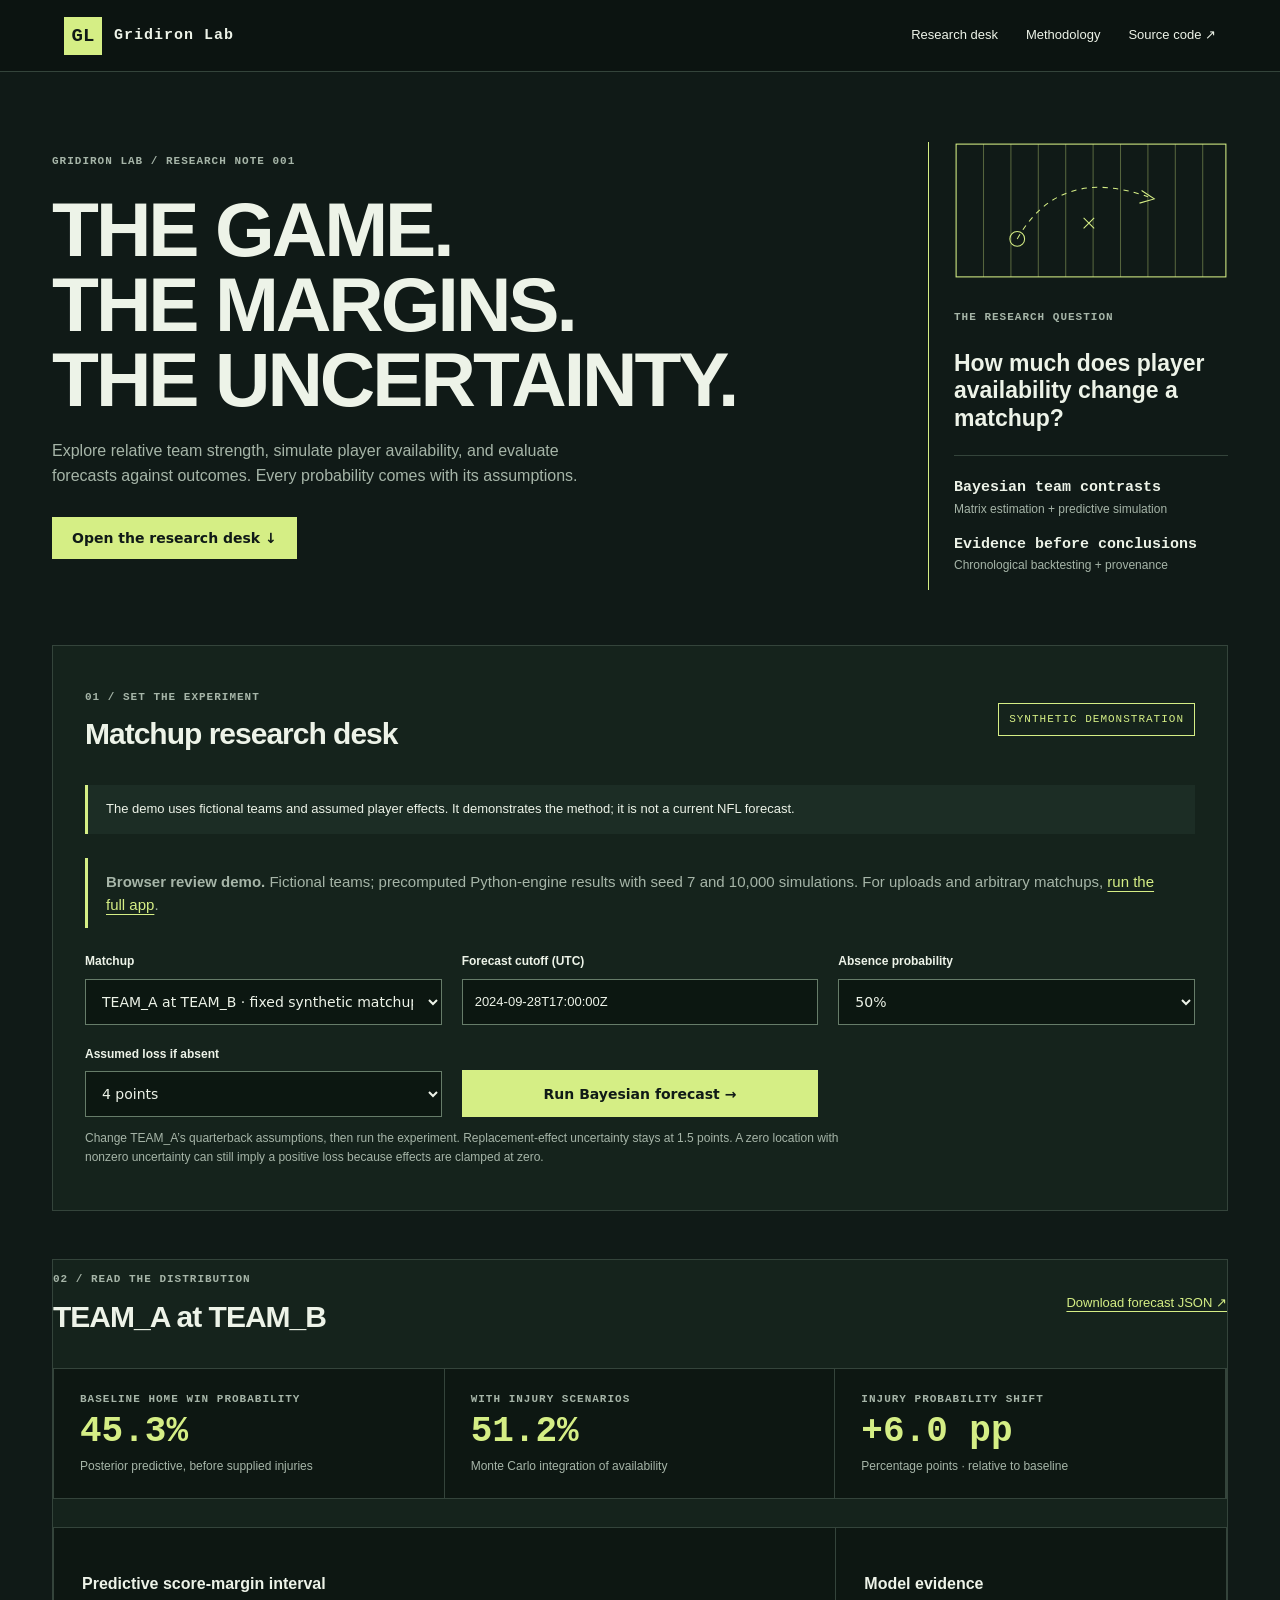
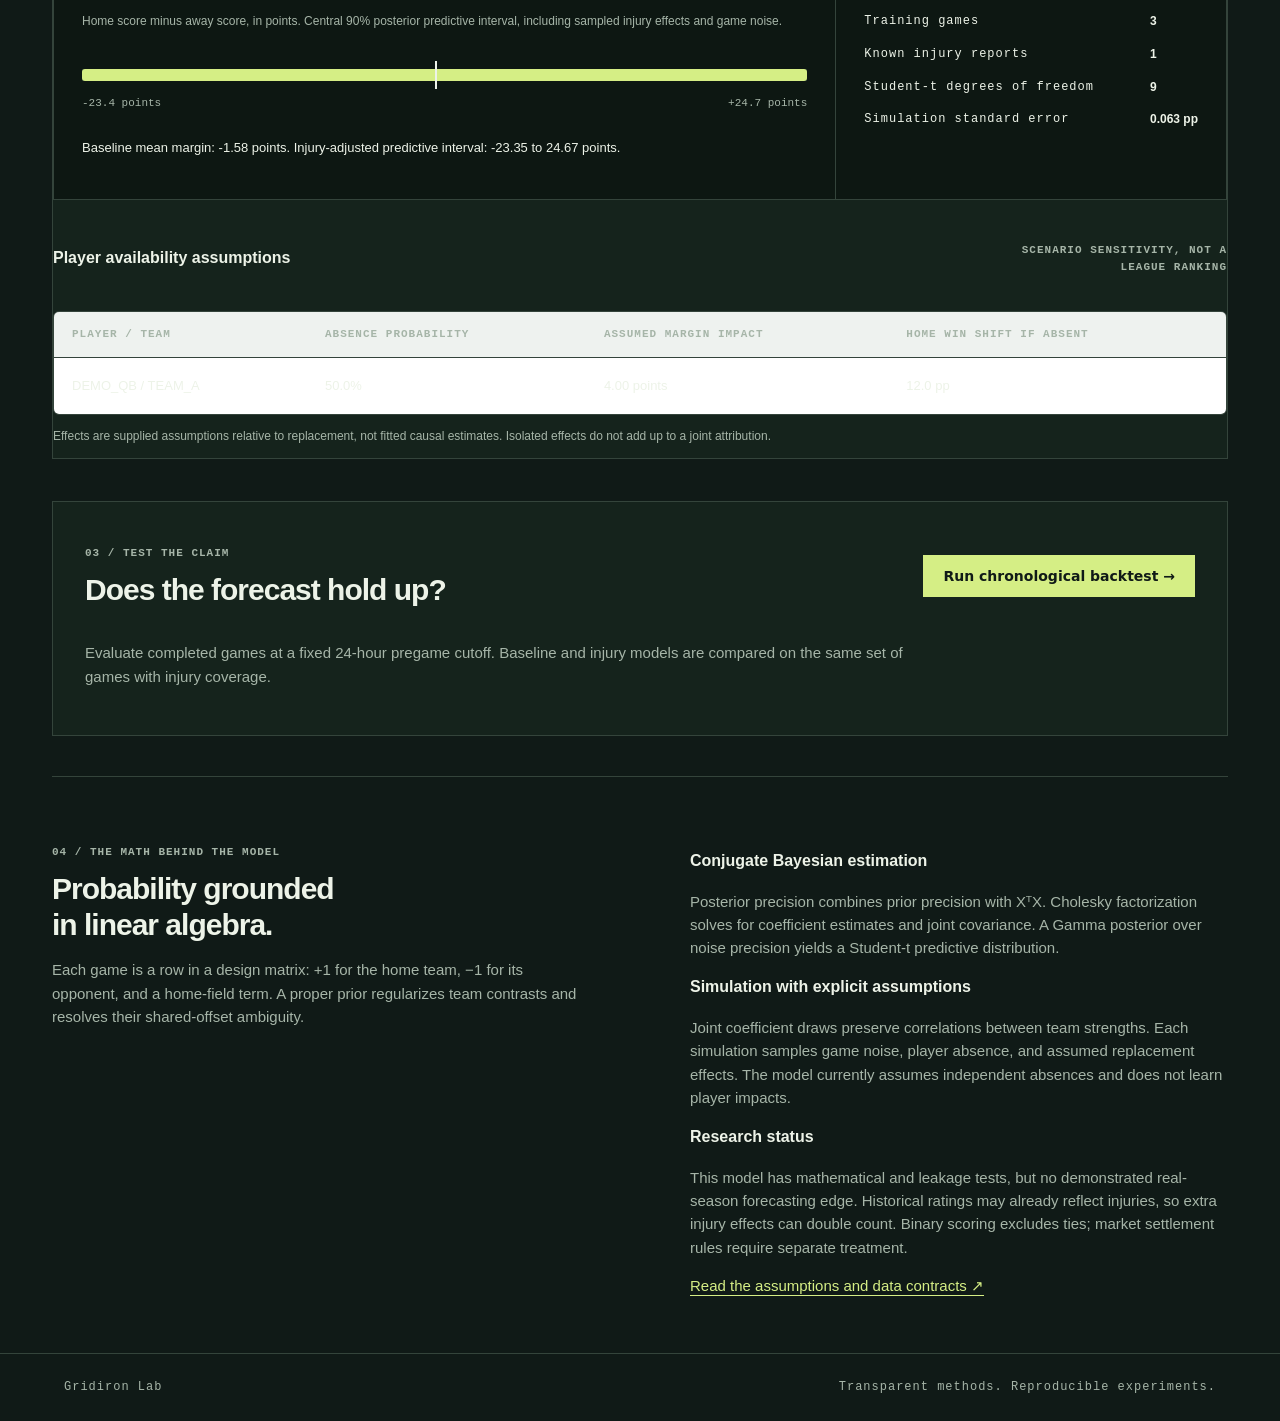
==== docs/index.html @ a628ad90 "feat: add a no-install Bayesian visitor experiment" ====
<!doctype html><html lang="en"><head><meta charset="utf-8"><meta name="viewport" content="width=device-width,initial-scale=1"><title>Gridiron Lab · Probabilistic football research</title><link rel="stylesheet" href="app.css"><script src="demo.js" defer></script></head><body>
<header class="masthead"><a class="brand" href="./">GL<span class="brandname">Gridiron Lab</span></a><nav><a href="#research">Research desk</a><a href="#method">Methodology</a><a href="https://github.com/Invasivepencils/gridiron-lab">Source code ↗</a></nav></header>
<main><section class="hero"><div><p class="eyebrow">GRIDIRON LAB / RESEARCH NOTE 001</p><h1>The game.<br>The margins.<br>The uncertainty.</h1><p class="intro">Explore relative team strength, simulate player availability, and evaluate forecasts against outcomes. Every probability comes with its assumptions.</p><a class="button" href="#research">Open the research desk ↓</a></div><aside class="hero-note"><svg class="field-art" viewBox="0 0 260 130" aria-hidden="true"><rect x="2" y="2" width="256" height="126" fill="none" stroke="currentColor"/><path d="M28 2v126M54 2v126M80 2v126M106 2v126M132 2v126M158 2v126M184 2v126M210 2v126M236 2v126" stroke="currentColor" opacity=".35"/><path d="M60 92Q100 22 184 52" stroke="currentColor" fill="none" stroke-dasharray="5 5"/><circle cx="60" cy="92" r="7" fill="none" stroke="currentColor"/><path d="m178 46 12 8-14 4M123 72l10 10m0-10-10 10" stroke="currentColor" fill="none"/></svg><span class="mini">THE RESEARCH QUESTION</span><p>How much does player availability change a matchup?</p><div class="rule"></div><strong>Bayesian team contrasts</strong><span>Matrix estimation + predictive simulation</span><strong>Evidence before conclusions</strong><span>Chronological backtesting + provenance</span></aside></section>
<section id="research" class="workspace"><div class="section-head"><div><p class="eyebrow">01 / SET THE EXPERIMENT</p><h2>Matchup research desk</h2></div><span id="mode" class="tag">SYNTHETIC DEMONSTRATION</span></div>
<p class="notice" id="dataset-note">The demo uses fictional teams and assumed player effects. It demonstrates the method; it is not a current NFL forecast.</p>
<p class="status-note"><strong>Browser review demo.</strong> Fictional teams; precomputed Python-engine results with seed 7 and 10,000 simulations. For uploads and arbitrary matchups, <a href="https://github.com/Invasivepencils/gridiron-lab#run-the-example">run the full app</a>.</p>
<form id="experiment" class="filters"><label>Matchup<select id="game" required></select></label><label>Forecast cutoff (UTC)<input type="text" id="cutoff" readonly value="2024-09-28T17:00:00Z" required></label><label>Absence probability<select id="absence"><option value="0">0%</option><option value="0.25">25%</option><option value="0.5" selected>50%</option><option value="0.75">75%</option><option value="1">100%</option></select></label><label>Assumed loss if absent<select id="impact"><option value="0">0 points</option><option value="2">2 points</option><option value="4" selected>4 points</option><option value="6">6 points</option><option value="8">8 points</option><option value="10">10 points</option></select></label><button class="button" type="submit">Run Bayesian forecast →</button></form><p class="footnote">Change TEAM_A’s quarterback assumptions, then run the experiment. Replacement-effect uncertainty stays at 1.5 points. A zero location with nonzero uncertainty can still imply a positive loss because effects are clamped at zero.</p><p id="error" role="alert" class="error" hidden></p>
</section>
<section id="output" hidden class="results"><div class="section-head"><div><p class="eyebrow">02 / READ THE DISTRIBUTION</p><h2 id="matchup"></h2></div><button id="download" class="textbutton">Download forecast JSON ↗</button></div>
<div class="context"><div><span class="mini">BASELINE HOME WIN PROBABILITY</span><strong id="baseline"></strong><span>Posterior predictive, before supplied injuries</span></div><div><span class="mini">WITH INJURY SCENARIOS</span><strong id="adjusted"></strong><span>Monte Carlo integration of availability</span></div><div><span class="mini">INJURY PROBABILITY SHIFT</span><strong id="shift"></strong><span>Percentage points · relative to baseline</span></div></div>
<div class="analysis-grid"><section class="distribution"><h3>Predictive score-margin interval</h3><p class="footnote">Home score minus away score, in points. Central 90% posterior predictive interval, including sampled injury effects and game noise.</p><div class="margin-track"><span id="interval"></span><i id="zero"></i></div><div class="axis"><span id="low"></span><span>0 points</span><span id="high"></span></div><p id="margin-summary"></p></section><aside><h3>Model evidence</h3><dl><dt>Training games</dt><dd id="training"></dd><dt>Known injury reports</dt><dd id="reports"></dd><dt>Student-t degrees of freedom</dt><dd id="df"></dd><dt>Simulation standard error</dt><dd id="mc"></dd></dl></aside></div>
<div class="section-head"><h3>Player availability assumptions</h3><span class="mini">SCENARIO SENSITIVITY, NOT A LEAGUE RANKING</span></div><div class="table-wrap"><table><thead><tr><th>Player / team</th><th>Absence probability</th><th>Assumed margin impact</th><th>Home win shift if absent</th></tr></thead><tbody id="players"></tbody></table></div><p id="injury-note" class="footnote"></p>
</section>
<section class="workspace backtest"><div class="section-head"><div><p class="eyebrow">03 / TEST THE CLAIM</p><h2>Does the forecast hold up?</h2></div><button id="backtest" class="button">Run chronological backtest →</button></div><p>Evaluate completed games at a fixed 24-hour pregame cutoff. Baseline and injury models are compared on the same set of games with injury coverage.</p><div id="backtest-result" hidden><div class="context"><div><span class="mini">BINARY-SCORED GAMES</span><strong id="bt-games"></strong><span>Ties excluded and reported separately</span></div><div><span class="mini">BASELINE BRIER SCORE</span><strong id="bt-base"></strong><span>Lower is better · all scored games</span></div><div><span class="mini">INJURY COVERAGE</span><strong id="bt-cover"></strong><span>Games with reports at the cutoff</span></div></div><p id="bt-comparison"></p><p id="bt-label" class="notice"></p></div></section>
<section id="method" class="method"><div><p class="eyebrow">04 / THE MATH BEHIND THE MODEL</p><h2>Probability grounded<br>in linear algebra.</h2><p>Each game is a row in a design matrix: +1 for the home team, −1 for its opponent, and a home-field term. A proper prior regularizes team contrasts and resolves their shared-offset ambiguity.</p></div><div><h3>Conjugate Bayesian estimation</h3><p>Posterior precision combines prior precision with XᵀX. Cholesky factorization solves for coefficient estimates and joint covariance. A Gamma posterior over noise precision yields a Student-t predictive distribution.</p><h3>Simulation with explicit assumptions</h3><p>Joint coefficient draws preserve correlations between team strengths. Each simulation samples game noise, player absence, and assumed replacement effects. The model currently assumes independent absences and does not learn player impacts.</p><h3>Research status</h3><p>This model has mathematical and leakage tests, but no demonstrated real-season forecasting edge. Historical ratings may already reflect injuries, so extra injury effects can double count. Binary scoring excludes ties; market settlement rules require separate treatment.</p><a href="https://github.com/Invasivepencils/gridiron-lab#modeling-approach-and-limits">Read the assumptions and data contracts ↗</a></div></section>
</main><footer><span>Gridiron Lab</span><span>Transparent methods. Reproducible experiments.</span></footer></body></html>
---- docs/app.css ----
:root{--ink:#152c35;--muted:#5b6d73;--paper:#f7f8f4;--line:#dce3df;--green:#126d56;--soft:#eaf1ec}*{box-sizing:border-box}html{scroll-behavior:smooth}body{margin:0;background:var(--paper);color:var(--ink);font:15px/1.55 system-ui,sans-serif}.masthead{height:84px;border-bottom:1px solid var(--line);display:flex;align-items:center;justify-content:space-between;padding:0 max(5%,calc((100vw - 1240px)/2))}.brand{text-decoration:none;color:var(--paper);font:bold 26px Georgia;background:var(--ink);width:38px;height:38px;display:flex;align-items:center;justify-content:center;position:relative}.brandname{position:absolute;left:50px;white-space:nowrap;font:650 16px system-ui;color:var(--ink)}nav{display:flex;gap:28px}a{color:var(--green);text-underline-offset:4px}nav a{font-size:13px;text-decoration:none;color:var(--ink)}main{max-width:1240px;margin:auto;padding:0 32px}.hero{display:grid;grid-template-columns:1fr 300px;gap:80px;padding:72px 0 64px}.eyebrow,.mini{font:650 11px/1.5 system-ui;letter-spacing:1.5px;color:var(--muted)}h1{font:normal clamp(32px,4.2vw,54px)/1.12 Georgia,serif;letter-spacing:-1.5px;margin:22px 0}h2{font:normal 30px/1.2 Georgia;margin:9px 0}h3{font-size:16px}.intro{max-width:620px;font-size:17px;color:var(--muted);margin-bottom:28px}.button{border:0;background:var(--green);color:white;border-radius:5px;text-decoration:none;display:inline-flex;gap:28px;padding:13px 20px;align-items:center;font:600 14px system-ui;cursor:pointer}.hero-note{padding:24px;border-left:2px solid var(--green);align-self:center;background:var(--soft)}.hero-note p{font:24px/1.35 Georgia}.hero-note strong,.hero-note>span:not(.mini){display:block}.hero-note>span:not(.mini){font-size:12px;color:var(--muted);margin-bottom:15px}.rule{height:1px;background:var(--line);margin-bottom:20px}.section-head{display:flex;justify-content:space-between;align-items:center;margin-bottom:24px}.tag{font-size:11px;color:var(--green);border:1px solid var(--line);padding:7px 10px;border-radius:3px}.workspace{background:white;padding:32px;border:1px solid var(--line);border-radius:8px}.filters{display:grid;grid-template-columns:repeat(3,1fr);gap:20px}.filters label{font-size:12px;font-weight:600}.search-label{grid-column:span 2}input[type=search],select{width:100%;margin-top:8px;height:46px;padding:0 12px;font:14px system-ui;background:white;border:1px solid #b8c8c2;border-radius:4px;color:var(--ink)}.filters .button{margin-top:25px;justify-content:center}input:focus,select:focus,button:focus,a:focus{outline:2px solid var(--green);outline-offset:3px}.quick{display:flex;flex-wrap:wrap;gap:16px;margin-top:24px;border-top:1px solid var(--line);padding-top:18px;font-size:12px}.quick>span{font-size:10px;letter-spacing:1px;color:var(--muted)}.results{margin-top:48px}.context{display:grid;grid-template-columns:repeat(3,1fr);background:var(--soft);border:1px solid var(--line);margin-bottom:28px}.context>div{padding:22px 26px;border-right:1px solid var(--line)}.context strong,.context span{display:block}.context strong{font-size:22px;margin:5px 0}.context span:not(.mini){font-size:12px;color:var(--muted)}.table-wrap{overflow-x:auto;border:1px solid var(--line);border-radius:6px}table{width:100%;border-collapse:collapse;background:white;min-width:680px}th{text-align:left;background:#eef2ef;font-size:11px;text-transform:uppercase;letter-spacing:1px;color:var(--muted);padding:14px 18px}td{border-top:1px solid var(--line);padding:18px;font-size:13px}.sub{display:block;font-size:11px;color:var(--muted);margin-top:4px}.rate{display:flex;align-items:center;gap:20px}.rate strong{min-width:45px}.bar{height:5px;background:var(--soft);width:100px;border-radius:3px;display:block}.bar>span{height:100%;display:block;background:var(--green);border-radius:3px}.gap{color:var(--muted);font-variant-numeric:tabular-nums}.positive{color:var(--green)}.compare-check{width:17px;height:17px;accent-color:var(--green)}.pagination{display:flex;justify-content:space-between;font-size:12px;margin-top:18px}.pagination>div{display:flex;gap:22px}.footnote{font-size:12px;color:var(--muted);max-width:800px}.method{display:grid;grid-template-columns:1fr 1fr;gap:100px;padding:56px 0;margin-top:40px;border-top:1px solid var(--line)}.method p{color:var(--muted)}.textlink{font-size:13px}.empty{padding:40px;background:white;border:1px solid var(--line)}.comparison{padding:20px;background:#dcece4;border:1px solid #9ec8b3;margin-bottom:18px;font-size:16px}footer{padding:24px max(5%,calc((100vw - 1176px)/2));border-top:1px solid var(--line);display:flex;justify-content:space-between;font-size:12px;color:var(--muted)}.sr-only{position:absolute;width:1px;height:1px;overflow:hidden;clip:rect(0,0,0,0)}@media(max-width:850px){.hero{grid-template-columns:1fr;gap:20px;padding:40px 0}.hero-note{display:none}.filters{grid-template-columns:1fr 1fr}.method{gap:30px}.brandname{font-size:14px}nav a:not(:last-child){display:none}.section-head{gap:15px}.tag{display:none}}@media(max-width:560px){main{padding:0 18px}.masthead{padding:0 18px;height:68px}.workspace{padding:22px}.filters,.context,.method{grid-template-columns:1fr}.search-label{grid-column:auto}.context>div{border-right:0;border-bottom:1px solid var(--line)}.filters .button{margin-top:0}.section-head{align-items:flex-start}.pagination,footer{gap:16px;flex-wrap:wrap}h1{letter-spacing:-.5px}h2{font-size:25px}}
:root{--ink:#1a2537;--muted:#5c697c;--paper:#f5f6f8;--green:#355bc4;--soft:#eaf0fc;--line:#dce2ef}.brand{font:700 15px system-ui}.notice{padding:14px 18px;border-left:3px solid var(--green);background:var(--soft);font-size:13px}.uploads{display:flex;align-items:center;gap:24px;padding:22px 0;border-top:1px solid var(--line);border-bottom:1px solid var(--line);margin-bottom:20px}.uploads label{font-size:12px;font-weight:600;flex:1}.uploads input{display:block;font-size:12px;margin-top:10px;width:100%}.filters{grid-template-columns:1fr 1fr 1fr}input[type=text]{width:100%;height:46px;padding:12px;border:1px solid #b8c8c2;border-radius:4px;margin-top:8px;font-size:13px}.textbutton{border:0;background:none;color:var(--green);text-decoration:underline;text-underline-offset:4px;padding:0;cursor:pointer;font-size:13px}.error{color:#a51d35;border:1px solid #ddb6bf;background:#fff3f5;padding:15px}.analysis-grid{display:grid;grid-template-columns:2fr 1fr;border:1px solid var(--line);background:white;border-radius:6px;margin:24px 0 30px}.analysis-grid>section,.analysis-grid>aside{padding:28px}.analysis-grid>aside{border-left:1px solid var(--line)}dl{display:grid;grid-template-columns:1fr auto;font-size:12px;gap:14px}dd{margin:0;font-weight:600}.margin-track{position:relative;height:12px;background:var(--soft);margin-top:38px}.margin-track span{position:absolute;height:100%;background:var(--green);border-radius:3px}.margin-track i{position:absolute;height:28px;top:-8px;background:var(--ink);width:2px}.axis{display:flex;justify-content:space-between;font-size:11px;color:var(--muted);margin-top:14px}.axis span:nth-child(2){display:none}.distribution>p:last-child{font-size:13px;margin-top:26px}.backtest{margin-top:42px}.backtest>p{max-width:820px;color:var(--muted)}.backtest .context{margin-top:20px}.section-head .mini{max-width:240px;text-align:right}@media(max-width:700px){.filters,.analysis-grid{grid-template-columns:1fr}.uploads{flex-direction:column;align-items:stretch}.analysis-grid>aside{border-left:0;border-top:1px solid var(--line)}.section-head{flex-wrap:wrap}.section-head .mini{text-align:left}}

/* A research notebook crossed with a football film room. */
:root{--ink:#edf3e8;--muted:#a6b5a8;--paper:#101a17;--line:#34443b;--green:#d5ee85;--soft:#1c2d25}body{background:var(--paper);font-family:Arial,sans-serif}.masthead{height:72px;background:#0c1411}.brand{background:var(--green);color:#101a17;border-radius:0;font:bold 19px monospace}.brandname{font:700 15px monospace;letter-spacing:1px}.hero{padding:70px 0 55px;gap:60px;position:relative}.hero h1{font:900 clamp(48px,6vw,82px)/.98 Arial,sans-serif;letter-spacing:-3px;text-transform:uppercase;max-width:850px}.hero .intro{font-size:16px;max-width:550px}.hero-note{background:transparent;border-left:1px solid var(--green);padding:0 0 0 25px;align-self:center}.hero-note p{font:700 23px/1.2 Arial,sans-serif}.field-art{width:100%;height:auto;color:var(--green);margin-bottom:18px}.eyebrow,.mini,.tag,dt,thead,footer{font-family:monospace;letter-spacing:1px}.workspace,.results{background:#15231c;border:1px solid var(--line);border-radius:0;box-shadow:none}.button{background:var(--green);color:#101a17;font-weight:700;border-radius:0}.tag{border:1px solid var(--green);background:none;color:var(--green);border-radius:0}.hero-note strong{font-family:monospace}.rule{background:var(--line)}h2{font:700 30px/1.2 Arial,sans-serif;letter-spacing:-1px}.filters input,.filters select,input[type=text]{background:#0c1711;color:var(--ink);border:1px solid #667c69;border-radius:0}.context,.analysis-grid,.comparison{background:#0d1712;border-color:var(--line);border-radius:0}.context strong{font:700 36px/1.1 monospace;color:var(--green)}.context>div{border-color:var(--line)}thead{background:#243529}td,th{border-color:var(--line)}tbody tr:hover{background:#203228}.sub,.footnote{color:var(--muted)}.gap.positive{color:var(--green)}.error{background:#391e1c;color:#ffcec6;border-color:#b06559}.method{border-top:1px solid var(--line)}.textbutton{color:var(--green)}details{border-top:1px solid var(--line);padding:18px 0}summary{cursor:pointer;font-weight:bold}a:focus-visible,button:focus-visible,input:focus-visible,select:focus-visible,summary:focus-visible{outline:3px solid #f5c879;outline-offset:4px}.axis{font-family:monospace}.status-note{border-left:3px solid var(--green);padding:12px 18px;color:var(--muted);margin:24px 0}.scenario-controls{display:grid;grid-template-columns:1fr 1fr;gap:24px}.scenario-controls label{font-size:13px}.scenario-controls input,.scenario-controls select{display:block;width:100%;margin-top:12px}input[type=range]{accent-color:var(--green)}[hidden]{display:none!important}@media(max-width:700px){.hero{padding-top:40px}.hero h1{letter-spacing:-2px;font-size:49px}.hero-note{display:none}.scenario-controls{grid-template-columns:1fr}.context strong{font-size:27px}.workspace,.results{padding:22px 18px}}
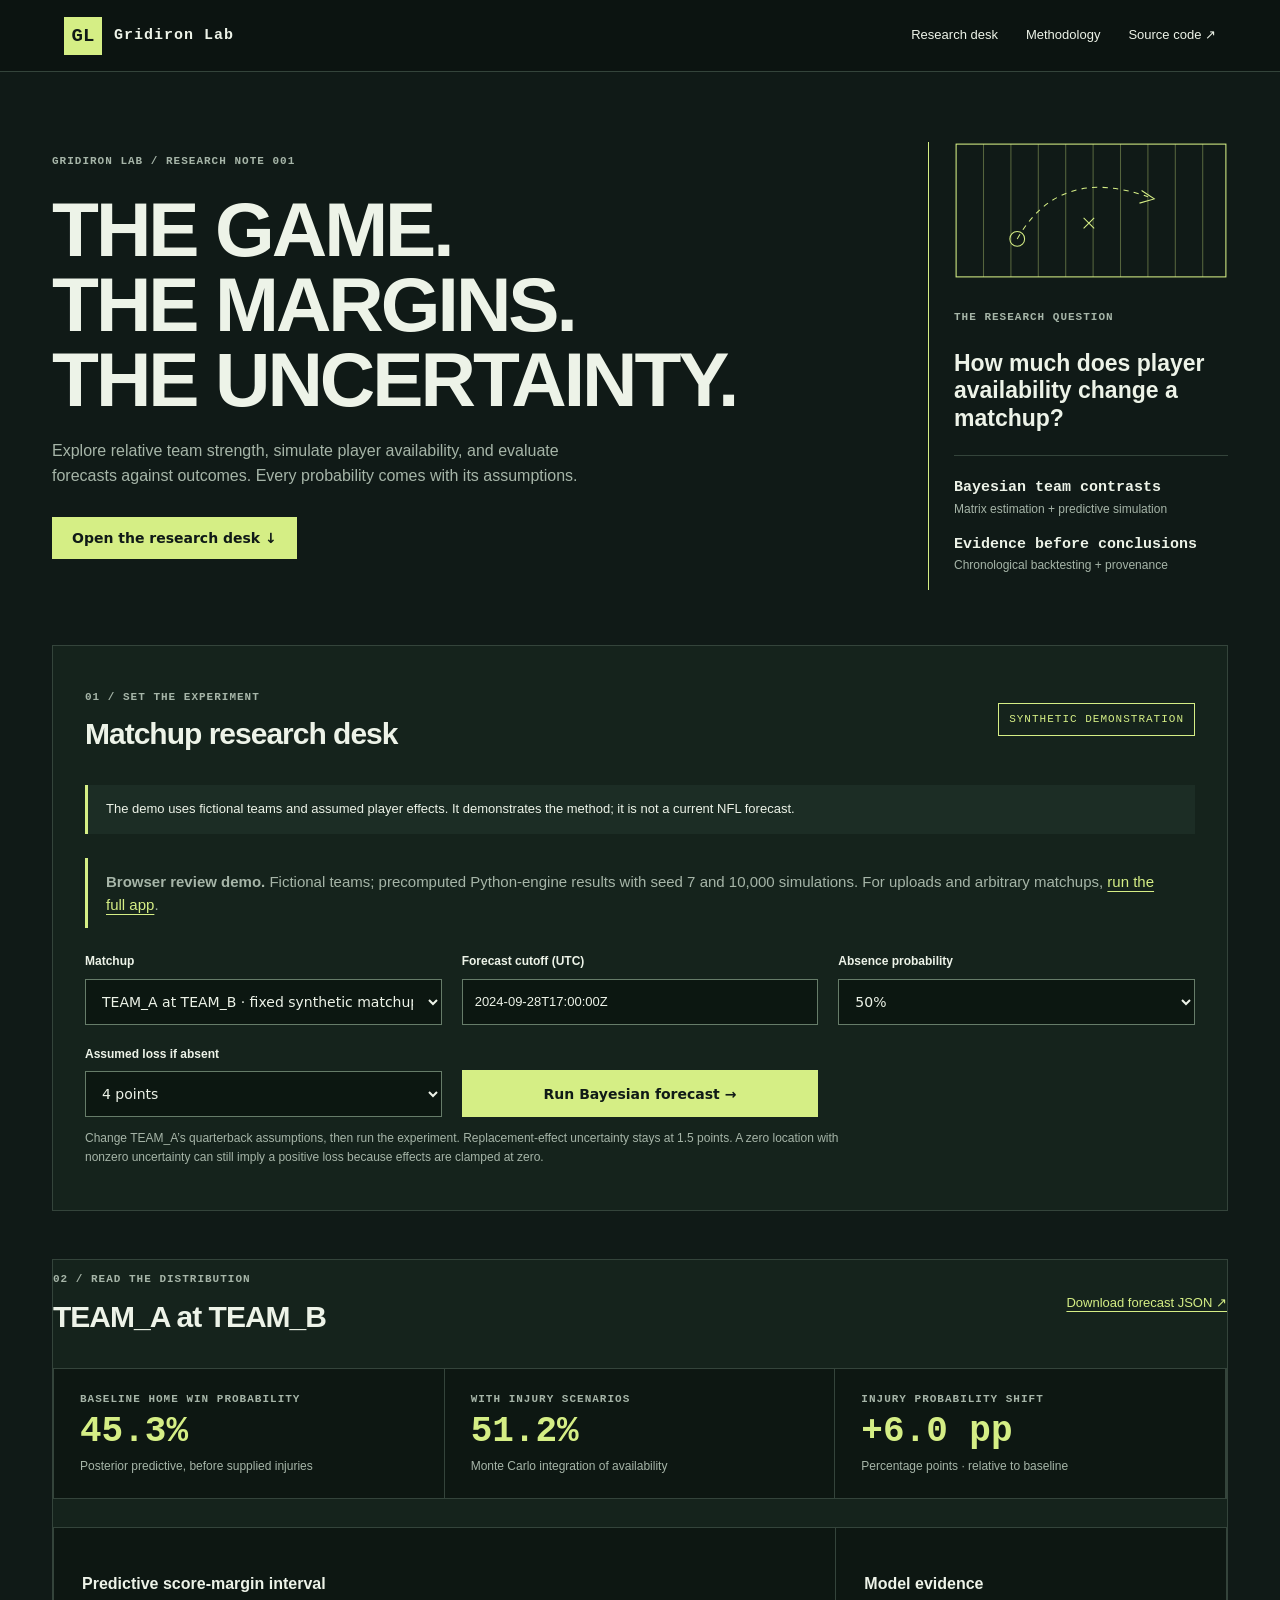
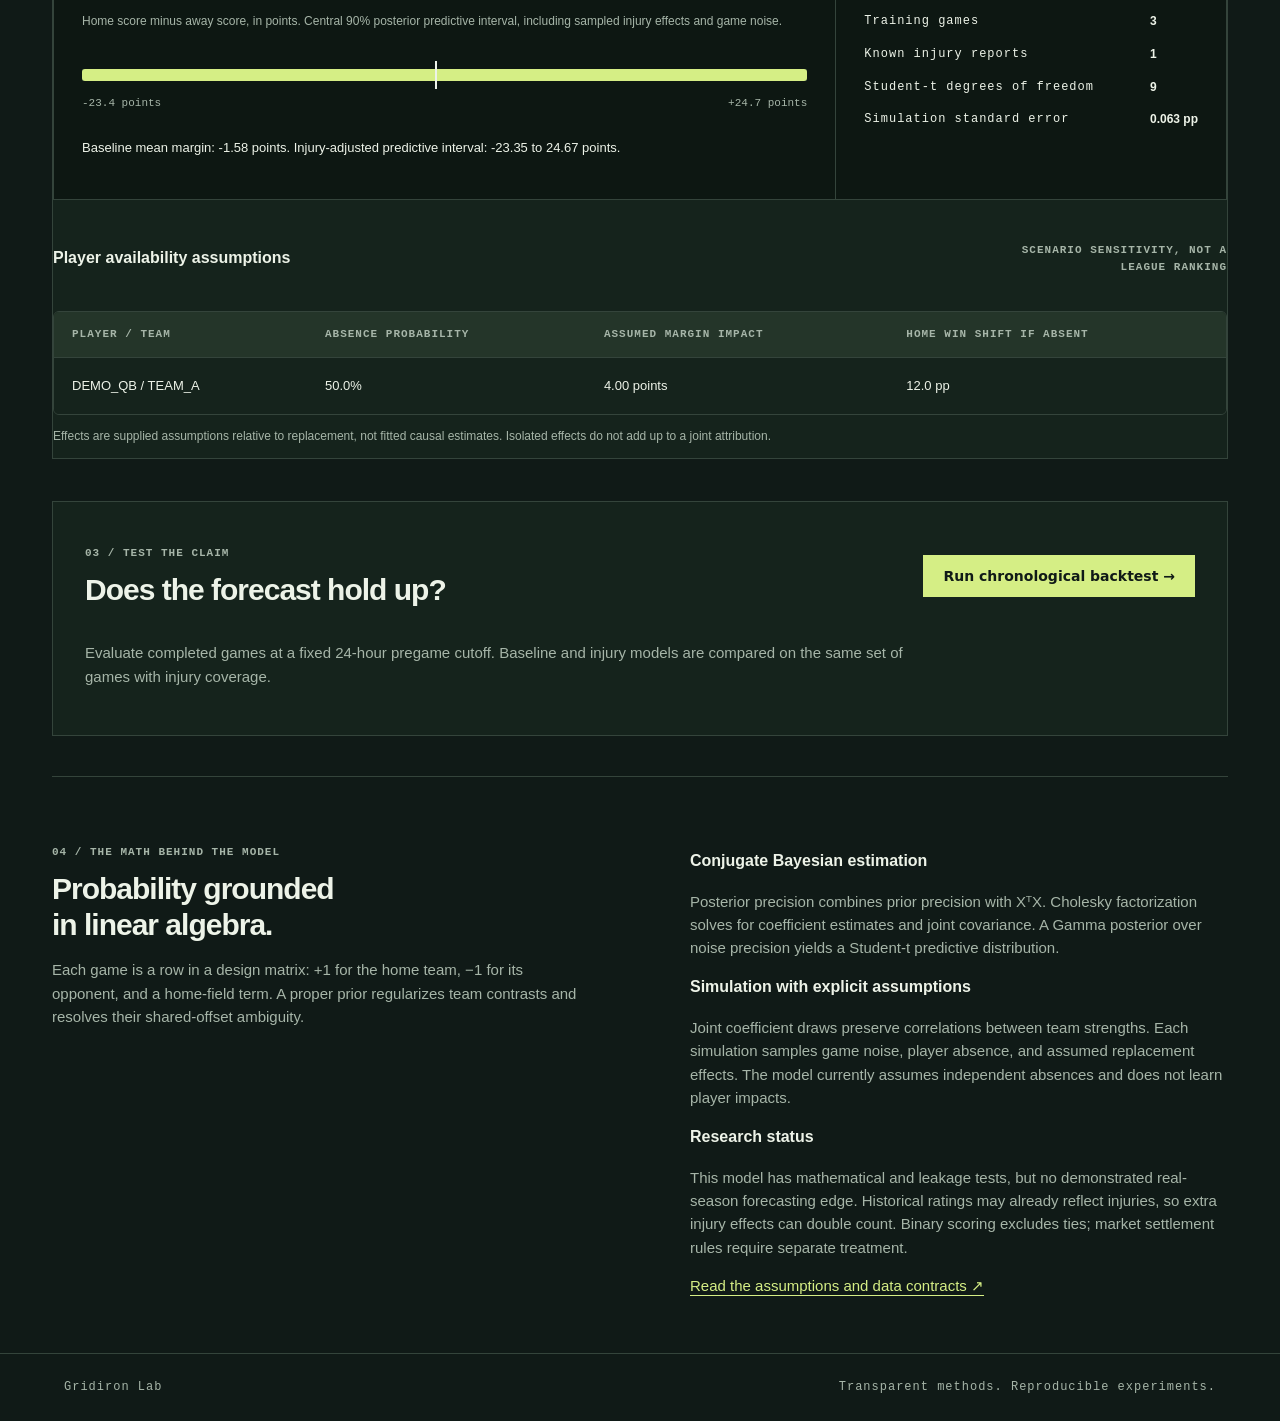
==== commit b15f56c8: "Deploy readable scenario table" ====
--- a/docs/index.html
+++ b/docs/index.html
@@ -1,4 +1,4 @@
-<!doctype html><html lang="en"><head><meta charset="utf-8"><meta name="viewport" content="width=device-width,initial-scale=1"><title>Gridiron Lab · Probabilistic football research</title><link rel="stylesheet" href="app.css"><script src="demo.js" defer></script></head><body>
+<!doctype html><html lang="en"><head><meta charset="utf-8"><meta name="viewport" content="width=device-width,initial-scale=1"><title>Gridiron Lab · Probabilistic football research</title><link rel="stylesheet" href="app.css?v=4ece34538b66"><script src="demo.js?v=7465a70770cf" defer></script></head><body>
 <header class="masthead"><a class="brand" href="./">GL<span class="brandname">Gridiron Lab</span></a><nav><a href="#research">Research desk</a><a href="#method">Methodology</a><a href="https://github.com/Invasivepencils/gridiron-lab">Source code ↗</a></nav></header>
 <main><section class="hero"><div><p class="eyebrow">GRIDIRON LAB / RESEARCH NOTE 001</p><h1>The game.<br>The margins.<br>The uncertainty.</h1><p class="intro">Explore relative team strength, simulate player availability, and evaluate forecasts against outcomes. Every probability comes with its assumptions.</p><a class="button" href="#research">Open the research desk ↓</a></div><aside class="hero-note"><svg class="field-art" viewBox="0 0 260 130" aria-hidden="true"><rect x="2" y="2" width="256" height="126" fill="none" stroke="currentColor"/><path d="M28 2v126M54 2v126M80 2v126M106 2v126M132 2v126M158 2v126M184 2v126M210 2v126M236 2v126" stroke="currentColor" opacity=".35"/><path d="M60 92Q100 22 184 52" stroke="currentColor" fill="none" stroke-dasharray="5 5"/><circle cx="60" cy="92" r="7" fill="none" stroke="currentColor"/><path d="m178 46 12 8-14 4M123 72l10 10m0-10-10 10" stroke="currentColor" fill="none"/></svg><span class="mini">THE RESEARCH QUESTION</span><p>How much does player availability change a matchup?</p><div class="rule"></div><strong>Bayesian team contrasts</strong><span>Matrix estimation + predictive simulation</span><strong>Evidence before conclusions</strong><span>Chronological backtesting + provenance</span></aside></section>
 <section id="research" class="workspace"><div class="section-head"><div><p class="eyebrow">01 / SET THE EXPERIMENT</p><h2>Matchup research desk</h2></div><span id="mode" class="tag">SYNTHETIC DEMONSTRATION</span></div>
--- a/docs/app.css
+++ b/docs/app.css
@@ -3,3 +3,5 @@
 
 /* A research notebook crossed with a football film room. */
 :root{--ink:#edf3e8;--muted:#a6b5a8;--paper:#101a17;--line:#34443b;--green:#d5ee85;--soft:#1c2d25}body{background:var(--paper);font-family:Arial,sans-serif}.masthead{height:72px;background:#0c1411}.brand{background:var(--green);color:#101a17;border-radius:0;font:bold 19px monospace}.brandname{font:700 15px monospace;letter-spacing:1px}.hero{padding:70px 0 55px;gap:60px;position:relative}.hero h1{font:900 clamp(48px,6vw,82px)/.98 Arial,sans-serif;letter-spacing:-3px;text-transform:uppercase;max-width:850px}.hero .intro{font-size:16px;max-width:550px}.hero-note{background:transparent;border-left:1px solid var(--green);padding:0 0 0 25px;align-self:center}.hero-note p{font:700 23px/1.2 Arial,sans-serif}.field-art{width:100%;height:auto;color:var(--green);margin-bottom:18px}.eyebrow,.mini,.tag,dt,thead,footer{font-family:monospace;letter-spacing:1px}.workspace,.results{background:#15231c;border:1px solid var(--line);border-radius:0;box-shadow:none}.button{background:var(--green);color:#101a17;font-weight:700;border-radius:0}.tag{border:1px solid var(--green);background:none;color:var(--green);border-radius:0}.hero-note strong{font-family:monospace}.rule{background:var(--line)}h2{font:700 30px/1.2 Arial,sans-serif;letter-spacing:-1px}.filters input,.filters select,input[type=text]{background:#0c1711;color:var(--ink);border:1px solid #667c69;border-radius:0}.context,.analysis-grid,.comparison{background:#0d1712;border-color:var(--line);border-radius:0}.context strong{font:700 36px/1.1 monospace;color:var(--green)}.context>div{border-color:var(--line)}thead{background:#243529}td,th{border-color:var(--line)}tbody tr:hover{background:#203228}.sub,.footnote{color:var(--muted)}.gap.positive{color:var(--green)}.error{background:#391e1c;color:#ffcec6;border-color:#b06559}.method{border-top:1px solid var(--line)}.textbutton{color:var(--green)}details{border-top:1px solid var(--line);padding:18px 0}summary{cursor:pointer;font-weight:bold}a:focus-visible,button:focus-visible,input:focus-visible,select:focus-visible,summary:focus-visible{outline:3px solid #f5c879;outline-offset:4px}.axis{font-family:monospace}.status-note{border-left:3px solid var(--green);padding:12px 18px;color:var(--muted);margin:24px 0}.scenario-controls{display:grid;grid-template-columns:1fr 1fr;gap:24px}.scenario-controls label{font-size:13px}.scenario-controls input,.scenario-controls select{display:block;width:100%;margin-top:12px}input[type=range]{accent-color:var(--green)}[hidden]{display:none!important}@media(max-width:700px){.hero{padding-top:40px}.hero h1{letter-spacing:-2px;font-size:49px}.hero-note{display:none}.scenario-controls{grid-template-columns:1fr}.context strong{font-size:27px}.workspace,.results{padding:22px 18px}}
+@media(max-width:700px){.hero>div{min-width:0}.hero h1{font-size:clamp(32px,11vw,49px)}}
+table{background:#15231c}th{background:#243529;color:var(--muted)}
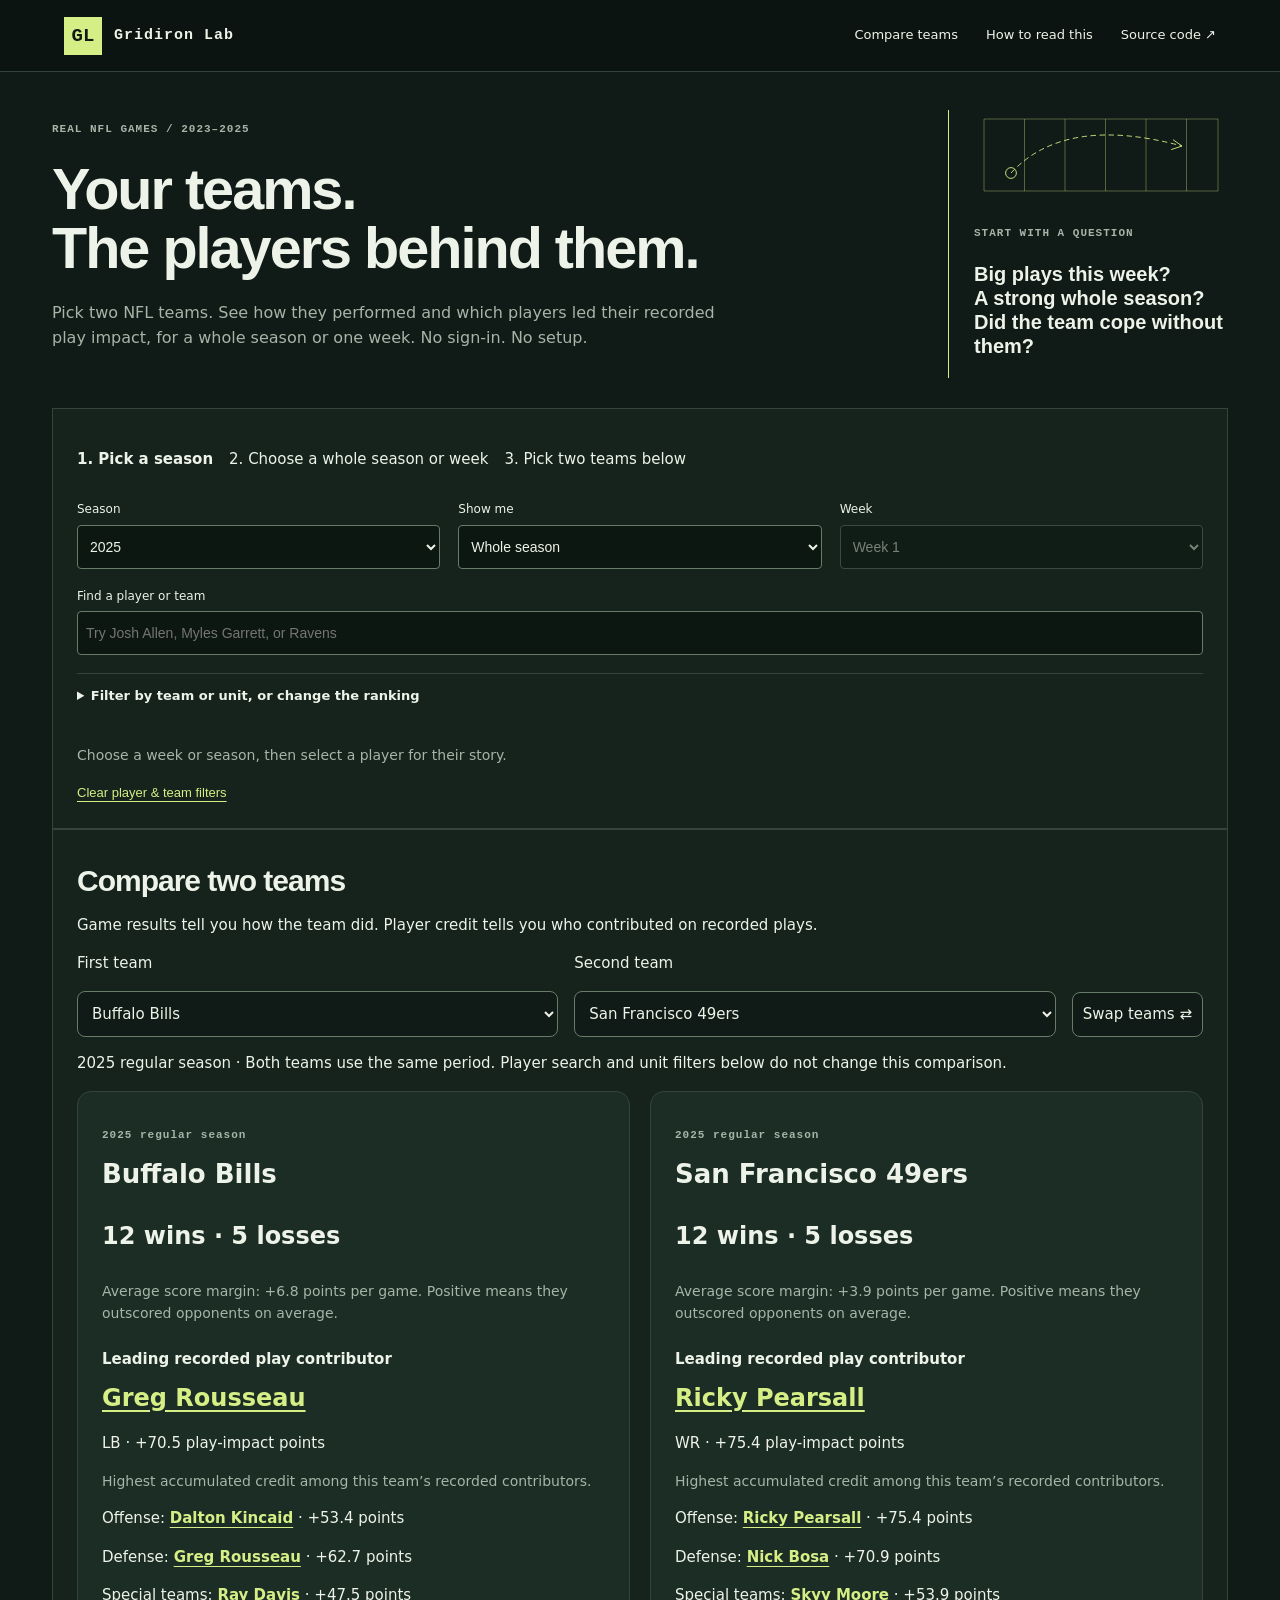
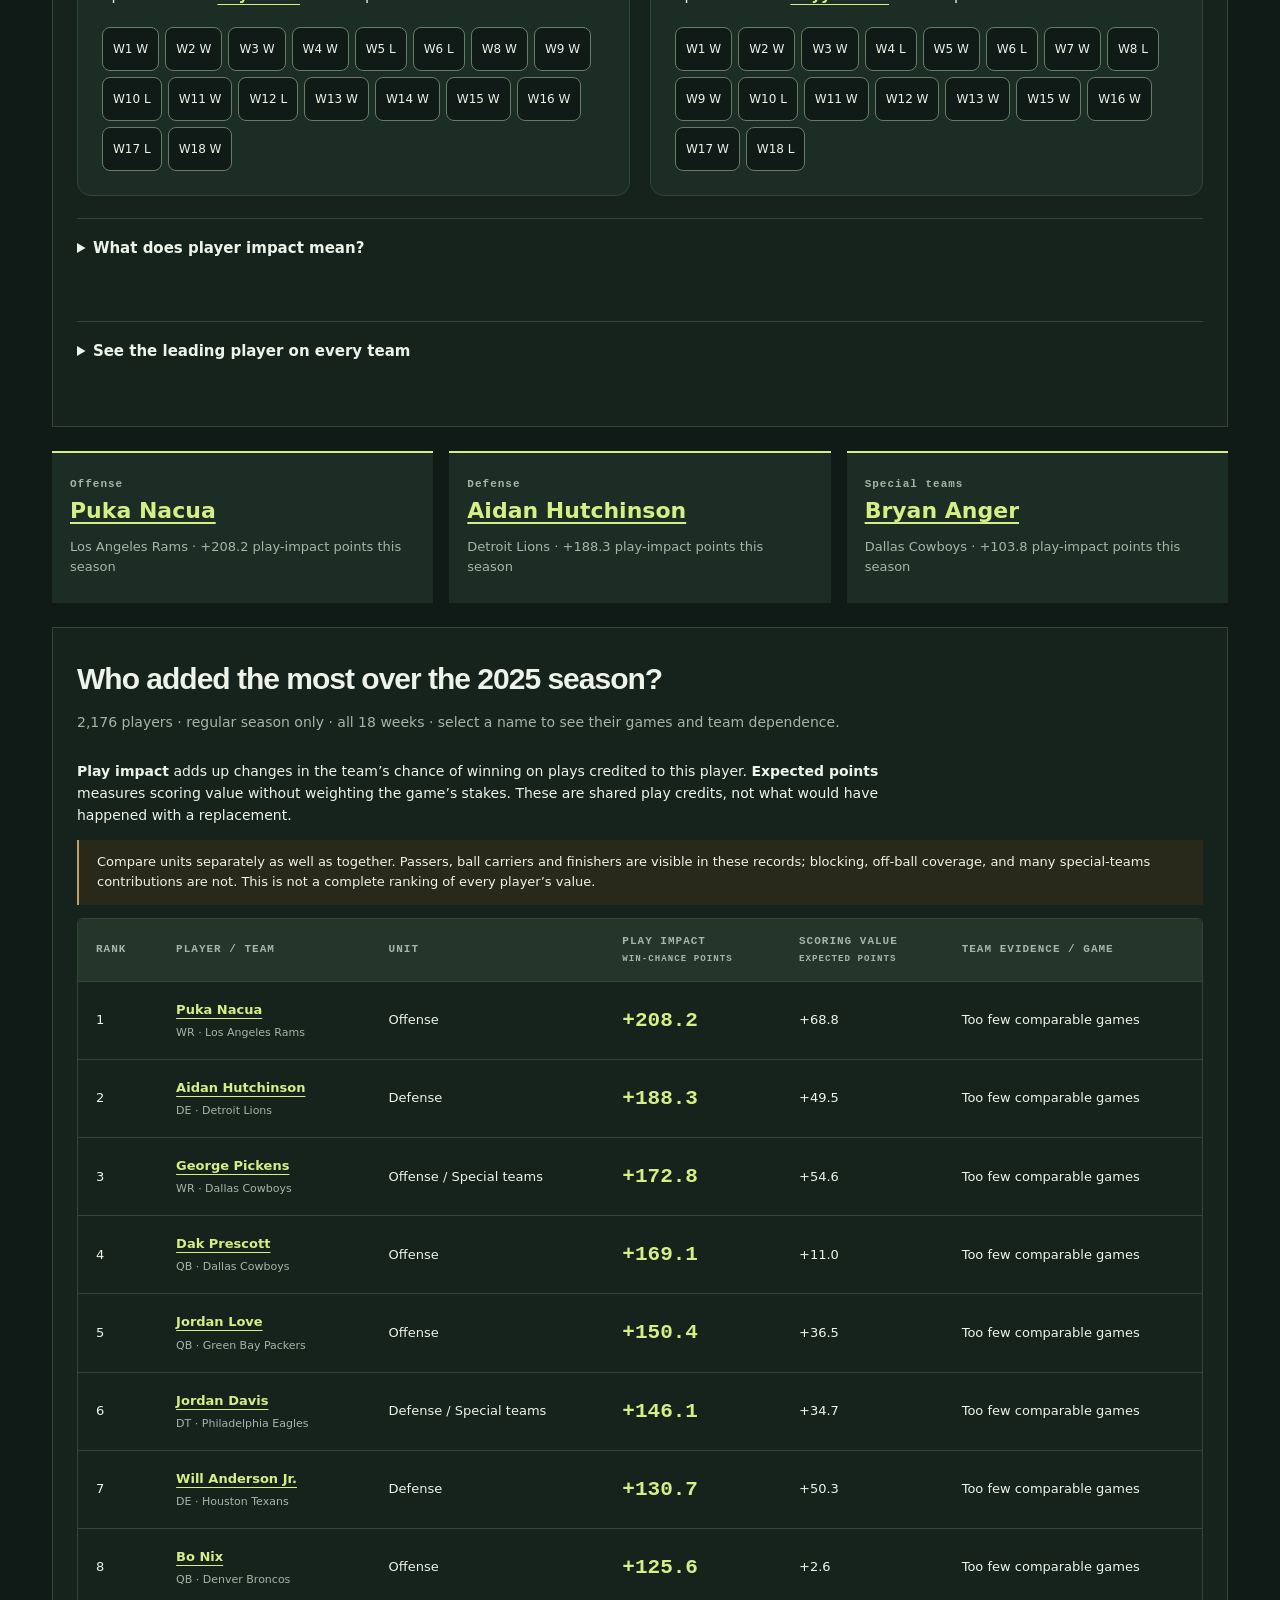
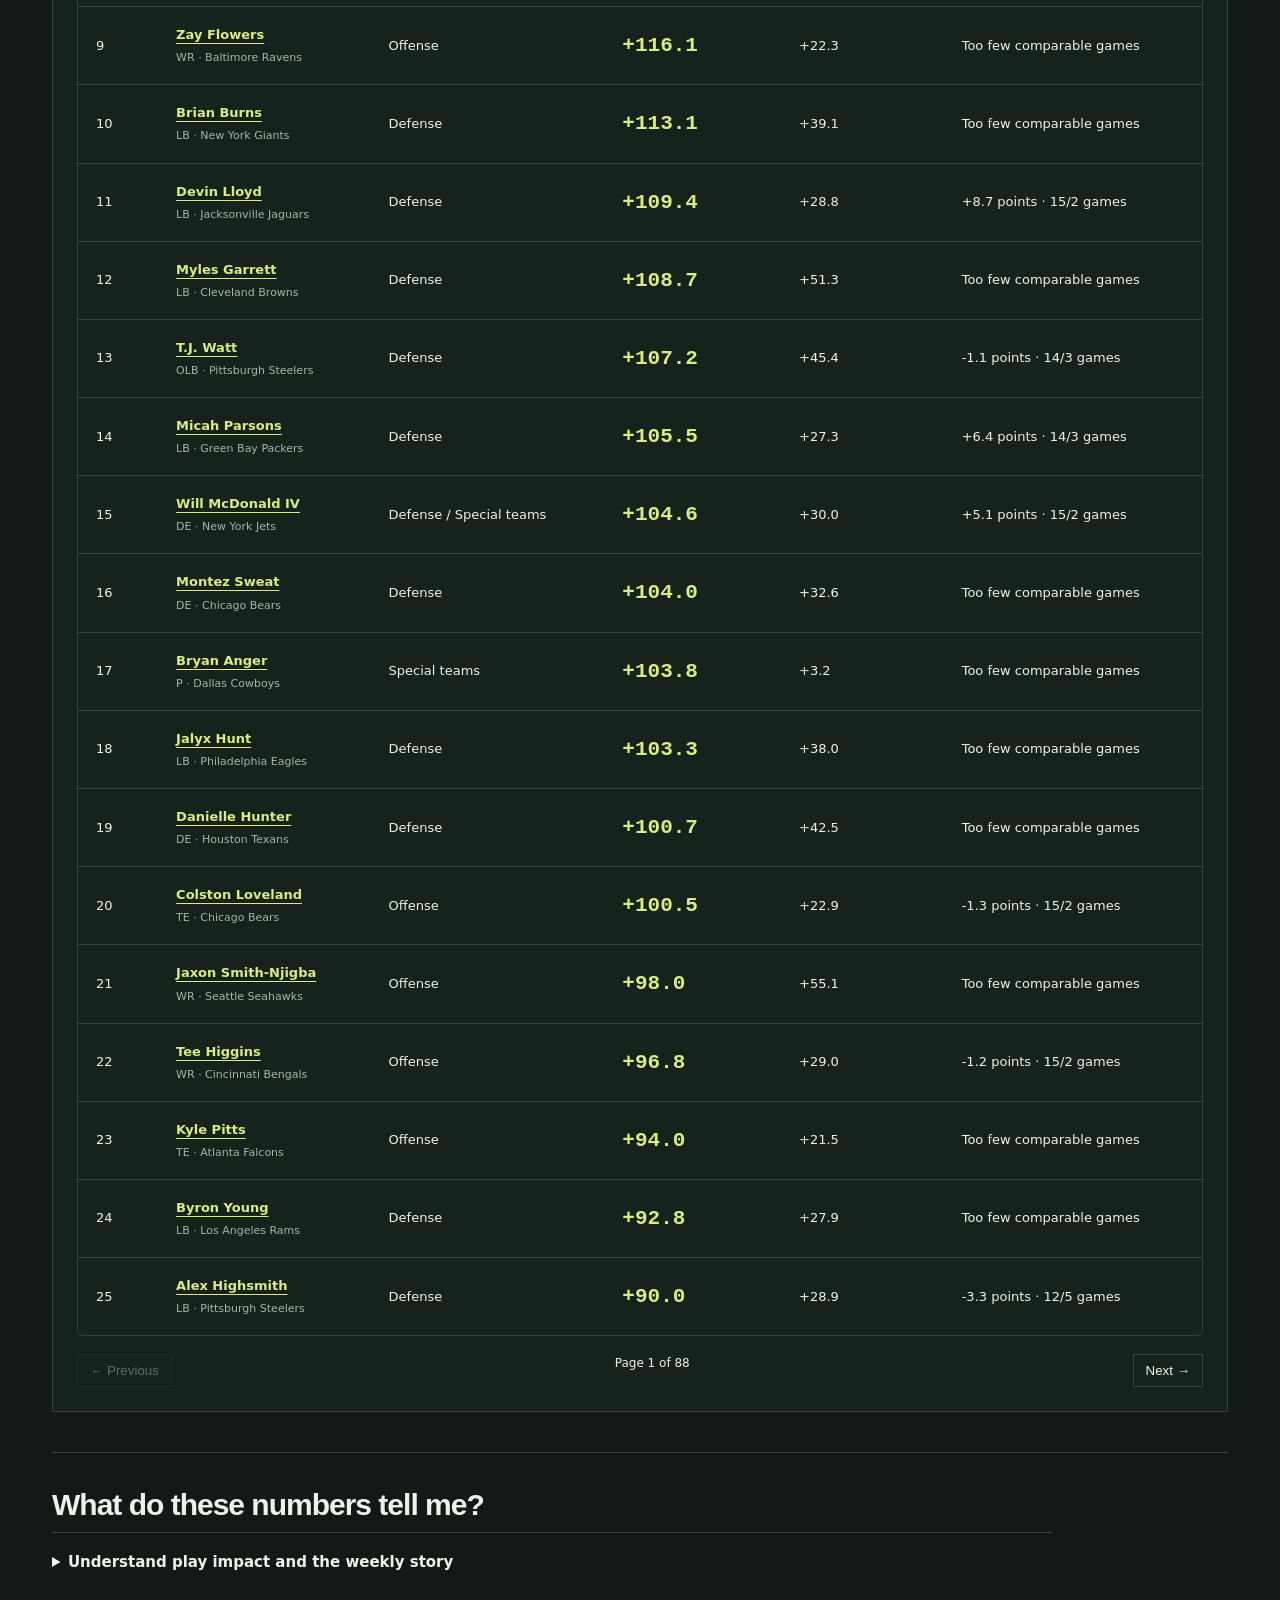
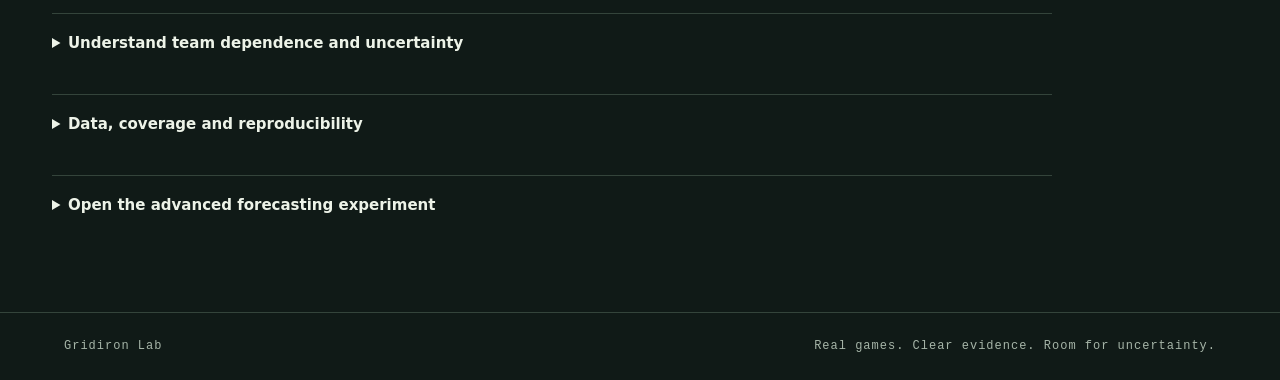
==== commit c322fb84: "Make real team comparisons the homepage" ====
--- a/docs/index.html
+++ b/docs/index.html
@@ -1,16 +1,8 @@
-<!doctype html><html lang="en"><head><meta charset="utf-8"><meta name="viewport" content="width=device-width,initial-scale=1"><title>Gridiron Lab · Probabilistic football research</title><link rel="stylesheet" href="app.css?v=4ece34538b66"><script src="demo.js?v=7465a70770cf" defer></script></head><body>
-<header class="masthead"><a class="brand" href="./">GL<span class="brandname">Gridiron Lab</span></a><nav><a href="#research">Research desk</a><a href="#method">Methodology</a><a href="https://github.com/Invasivepencils/gridiron-lab">Source code ↗</a></nav></header>
-<main><section class="hero"><div><p class="eyebrow">GRIDIRON LAB / RESEARCH NOTE 001</p><h1>The game.<br>The margins.<br>The uncertainty.</h1><p class="intro">Explore relative team strength, simulate player availability, and evaluate forecasts against outcomes. Every probability comes with its assumptions.</p><a class="button" href="#research">Open the research desk ↓</a></div><aside class="hero-note"><svg class="field-art" viewBox="0 0 260 130" aria-hidden="true"><rect x="2" y="2" width="256" height="126" fill="none" stroke="currentColor"/><path d="M28 2v126M54 2v126M80 2v126M106 2v126M132 2v126M158 2v126M184 2v126M210 2v126M236 2v126" stroke="currentColor" opacity=".35"/><path d="M60 92Q100 22 184 52" stroke="currentColor" fill="none" stroke-dasharray="5 5"/><circle cx="60" cy="92" r="7" fill="none" stroke="currentColor"/><path d="m178 46 12 8-14 4M123 72l10 10m0-10-10 10" stroke="currentColor" fill="none"/></svg><span class="mini">THE RESEARCH QUESTION</span><p>How much does player availability change a matchup?</p><div class="rule"></div><strong>Bayesian team contrasts</strong><span>Matrix estimation + predictive simulation</span><strong>Evidence before conclusions</strong><span>Chronological backtesting + provenance</span></aside></section>
-<section id="research" class="workspace"><div class="section-head"><div><p class="eyebrow">01 / SET THE EXPERIMENT</p><h2>Matchup research desk</h2></div><span id="mode" class="tag">SYNTHETIC DEMONSTRATION</span></div>
-<p class="notice" id="dataset-note">The demo uses fictional teams and assumed player effects. It demonstrates the method; it is not a current NFL forecast.</p>
-<p class="status-note"><strong>Browser review demo.</strong> Fictional teams; precomputed Python-engine results with seed 7 and 10,000 simulations. For uploads and arbitrary matchups, <a href="https://github.com/Invasivepencils/gridiron-lab#run-the-example">run the full app</a>.</p>
-<form id="experiment" class="filters"><label>Matchup<select id="game" required></select></label><label>Forecast cutoff (UTC)<input type="text" id="cutoff" readonly value="2024-09-28T17:00:00Z" required></label><label>Absence probability<select id="absence"><option value="0">0%</option><option value="0.25">25%</option><option value="0.5" selected>50%</option><option value="0.75">75%</option><option value="1">100%</option></select></label><label>Assumed loss if absent<select id="impact"><option value="0">0 points</option><option value="2">2 points</option><option value="4" selected>4 points</option><option value="6">6 points</option><option value="8">8 points</option><option value="10">10 points</option></select></label><button class="button" type="submit">Run Bayesian forecast →</button></form><p class="footnote">Change TEAM_A’s quarterback assumptions, then run the experiment. Replacement-effect uncertainty stays at 1.5 points. A zero location with nonzero uncertainty can still imply a positive loss because effects are clamped at zero.</p><p id="error" role="alert" class="error" hidden></p>
-</section>
-<section id="output" hidden class="results"><div class="section-head"><div><p class="eyebrow">02 / READ THE DISTRIBUTION</p><h2 id="matchup"></h2></div><button id="download" class="textbutton">Download forecast JSON ↗</button></div>
-<div class="context"><div><span class="mini">BASELINE HOME WIN PROBABILITY</span><strong id="baseline"></strong><span>Posterior predictive, before supplied injuries</span></div><div><span class="mini">WITH INJURY SCENARIOS</span><strong id="adjusted"></strong><span>Monte Carlo integration of availability</span></div><div><span class="mini">INJURY PROBABILITY SHIFT</span><strong id="shift"></strong><span>Percentage points · relative to baseline</span></div></div>
-<div class="analysis-grid"><section class="distribution"><h3>Predictive score-margin interval</h3><p class="footnote">Home score minus away score, in points. Central 90% posterior predictive interval, including sampled injury effects and game noise.</p><div class="margin-track"><span id="interval"></span><i id="zero"></i></div><div class="axis"><span id="low"></span><span>0 points</span><span id="high"></span></div><p id="margin-summary"></p></section><aside><h3>Model evidence</h3><dl><dt>Training games</dt><dd id="training"></dd><dt>Known injury reports</dt><dd id="reports"></dd><dt>Student-t degrees of freedom</dt><dd id="df"></dd><dt>Simulation standard error</dt><dd id="mc"></dd></dl></aside></div>
-<div class="section-head"><h3>Player availability assumptions</h3><span class="mini">SCENARIO SENSITIVITY, NOT A LEAGUE RANKING</span></div><div class="table-wrap"><table><thead><tr><th>Player / team</th><th>Absence probability</th><th>Assumed margin impact</th><th>Home win shift if absent</th></tr></thead><tbody id="players"></tbody></table></div><p id="injury-note" class="footnote"></p>
-</section>
-<section class="workspace backtest"><div class="section-head"><div><p class="eyebrow">03 / TEST THE CLAIM</p><h2>Does the forecast hold up?</h2></div><button id="backtest" class="button">Run chronological backtest →</button></div><p>Evaluate completed games at a fixed 24-hour pregame cutoff. Baseline and injury models are compared on the same set of games with injury coverage.</p><div id="backtest-result" hidden><div class="context"><div><span class="mini">BINARY-SCORED GAMES</span><strong id="bt-games"></strong><span>Ties excluded and reported separately</span></div><div><span class="mini">BASELINE BRIER SCORE</span><strong id="bt-base"></strong><span>Lower is better · all scored games</span></div><div><span class="mini">INJURY COVERAGE</span><strong id="bt-cover"></strong><span>Games with reports at the cutoff</span></div></div><p id="bt-comparison"></p><p id="bt-label" class="notice"></p></div></section>
-<section id="method" class="method"><div><p class="eyebrow">04 / THE MATH BEHIND THE MODEL</p><h2>Probability grounded<br>in linear algebra.</h2><p>Each game is a row in a design matrix: +1 for the home team, −1 for its opponent, and a home-field term. A proper prior regularizes team contrasts and resolves their shared-offset ambiguity.</p></div><div><h3>Conjugate Bayesian estimation</h3><p>Posterior precision combines prior precision with XᵀX. Cholesky factorization solves for coefficient estimates and joint covariance. A Gamma posterior over noise precision yields a Student-t predictive distribution.</p><h3>Simulation with explicit assumptions</h3><p>Joint coefficient draws preserve correlations between team strengths. Each simulation samples game noise, player absence, and assumed replacement effects. The model currently assumes independent absences and does not learn player impacts.</p><h3>Research status</h3><p>This model has mathematical and leakage tests, but no demonstrated real-season forecasting edge. Historical ratings may already reflect injuries, so extra injury effects can double count. Binary scoring excludes ties; market settlement rules require separate treatment.</p><a href="https://github.com/Invasivepencils/gridiron-lab#modeling-approach-and-limits">Read the assumptions and data contracts ↗</a></div></section>
-</main><footer><span>Gridiron Lab</span><span>Transparent methods. Reproducible experiments.</span></footer></body></html>
+<!doctype html><html lang="en"><head><meta charset="utf-8"><meta name="viewport" content="width=device-width,initial-scale=1"><title>Gridiron Lab · Who made the difference?</title><link rel="stylesheet" href="history.css"><script src="history.js" defer></script></head><body>
+<header class="masthead"><a class="brand" href="./">GL<span class="brandname">Gridiron Lab</span></a><nav><a href="#explore">Compare teams</a><a href="#method">How to read this</a><a href="https://github.com/Invasivepencils/gridiron-lab">Source code ↗</a></nav></header><main><a class="skip" href="#explore">Skip to team comparison</a>
+<section class="hero"><div><p class="eyebrow">REAL NFL GAMES / 2023–2025</p><h1>Your teams.<br>The players behind them.</h1><p class="intro">Pick two NFL teams. See how they performed and which players led their recorded play impact, for a whole season or one week. No sign-in. No setup.</p></div><aside class="hero-note"><svg class="field-art" viewBox="0 0 280 100" aria-hidden="true"><g fill="none" stroke="currentColor"><path d="M10 10H270V90H10Z M55 10V90 M100 10V90 M145 10V90 M190 10V90 M235 10V90" opacity=".4"/><path d="M40 70Q100 5 230 40" stroke-dasharray="6 4"/><path d="M220 33L230 40 218 44"/></g><circle cx="40" cy="70" r="6" fill="none" stroke="currentColor"/></svg><span class="mini">START WITH A QUESTION</span><p>Big plays this week?<br>A strong whole season?<br>Did the team cope without them?</p></aside></section>
+<section id="explore" class="workspace"><p class="guide"><strong>1. Pick a season</strong><span>2. Choose a whole season or week</span><span>3. Pick two teams below</span></p><div class="history-filters"><label>Season<select id="season"></select></label><label>Show me<select id="view"><option value="season">Whole season</option><option value="week">One week</option></select></label><label>Week<select id="week"></select></label><label class="search">Find a player or team<input id="search" type="search" placeholder="Try Josh Allen, Myles Garrett, or Ravens"></label><details class="history-options"><summary>Filter by team or unit, or change the ranking</summary><div class="options-grid"><label>Team<select id="team"><option value="">All NFL teams</option></select></label><label>Unit<select id="unit"><option value="">Offense, defense & special teams</option><option>Offense</option><option>Defense</option><option>Special teams</option></select></label><label>Order by<select id="sort"><option value="wpa">Biggest recorded win swings</option><option value="epa">Most expected points added</option><option value="dependence">Strongest team-dependence evidence</option></select></label></div></details></div><p id="status" role="status" class="small">Loading historical NFL data…</p><button id="clear" class="textbutton" type="button">Clear player & team filters</button><noscript><p>Enable JavaScript to explore the historical data. All results and methods are available in the source repository.</p></noscript></section>
+<section class="workspace compare-workspace" aria-labelledby="compare-title"><h2 id="compare-title">Compare two teams</h2><p>Game results tell you how the team did. Player credit tells you who contributed on recorded plays.</p><div class="compare-controls"><label>First team<select id="compare-a"></select></label><label>Second team<select id="compare-b"></select></label><button id="swap" type="button">Swap teams ⇄</button></div><p id="compare-note" role="status"></p><div id="team-comparison" class="team-comparison" aria-live="polite"></div><details><summary>What does player impact mean?</summary><p>We add up how much recorded plays changed a team’s chance of winning, sharing credit between named contributors. A +5 point credit means plays assigned to the player added five percentage points in total. Season totals add many games and can exceed 100; they are not a win probability. This does not measure all blocking or off-ball coverage, or prove who caused a win.</p></details><details><summary>See the leading player on every team</summary><div id="all-teams" class="all-teams"></div></details></section><div id="cards" class="answer-strip" aria-live="polite"></div>
+<section class="results"><div class="list-header"><div><h2 id="list-title">Season impact leaders</h2><p id="list-caption" class="small"></p></div></div><p class="metric-help"><strong>Play impact</strong> adds up changes in the team’s chance of winning on plays credited to this player. <strong>Expected points</strong> measures scoring value without weighting the game’s stakes. These are shared play credits, not what would have happened with a replacement.</p><p class="evidence-note">Compare units separately as well as together. Passers, ball carriers and finishers are visible in these records; blocking, off-ball coverage, and many special-teams contributions are not. This is not a complete ranking of every player’s value.</p><div class="table-wrap"><table id="leaders"><caption class="sr-only">Historical player impact results</caption><thead><tr><th>Rank</th><th>Player / team</th><th>Unit</th><th>Play impact<br><small>win-chance points</small></th><th>Scoring value<br><small>expected points</small></th><th>Team evidence / game</th></tr></thead><tbody></tbody></table></div><div class="pagination"><button id="previous" type="button">← Previous</button><span id="page-label"></span><button id="next" type="button">Next →</button></div></section>
+<section id="detail" class="selected-player" hidden aria-live="polite"></section>
+<section id="method" class="method"><h2>What do these numbers tell me?</h2><details><summary>Understand play impact and the weekly story</summary><p>nflverse’s win probability model estimates how each play changed the possession team’s chance of winning. Gridiron shares that change between named contributors: ordinary passes split equally between passer and target; interceptions stay with the passer; runs go to the carrier; lost fumbles go to the named fumbler. Named defensive finishers share the opposite swing. Kicks and returns go to the named kicker, punter or returner. No-play penalties, kneels and spikes are excluded. Credits on each team sum to at most one play’s swing.</p><p>Play credit is contextual and sensitive to these allocation rules. It is not value above replacement, causal credit, or a counterfactual replay. Season totals can exceed 100 points because they sum many games. Large negative plays count too. Expected-points credit uses the same allocation rules.</p></details><details><summary>Understand team dependence and uncertainty</summary><p>The comparison uses roster and snap evidence: at least 20% of the player’s primary unit’s snaps versus less than 20% (1% for kickers, punters and long snappers). At least three regularly involved and two limited games are required. Unknown participation is excluded; an injury report is displayed when present. A limited game is not automatically an injury.</p><p>A regularized full-season score-margin model adjusts team/opponent strength and home field using a design matrix and proper normal priors. A separate Bayesian two-group regression estimates each player’s involvement association, with a zero-centered 7-point effect prior and 12-point game noise. The interval is conditional on that fitted baseline; it excludes baseline uncertainty and teammate confounding. It cannot isolate a player’s causal contribution. Win-rate intervals use Beta(1,1) priors, with ties excluded from win rates and retained in score margins. Dependence sorting uses the lower model interval, not the biggest noisy point estimate.</p><p>Players who rarely miss games may have insufficient comparison evidence. That is not evidence they are unimportant. Multiple injuries, roster quality, opponent schedule, and playing time chosen in response to game state remain confounders.</p></details><details><summary>Data, coverage and reproducibility</summary><p id="coverage"></p><p>Completed regular seasons 2023, 2024 and 2025; no playoffs or future predictions. Revised historical records from <a href="https://github.com/nflverse/nflverse-data">nflverse</a>, with PFR snap counts via nflverse. Derived play credits and statistical summaries by Gridiron Lab. Data attribution: <a href="https://creativecommons.org/licenses/by/4.0/">CC BY 4.0</a>. This project is independent and is not endorsed by the NFL or data providers.</p><p><a href="history-index.json">Download source manifest and coverage</a> · <a href="https://github.com/Invasivepencils/gridiron-lab#historical-player-analysis">Read the reproducible analysis</a></p></details><details><summary>Open the advanced forecasting experiment</summary><p>The earlier Bayesian team-strength estimator, injury simulations and backtests remain available in the <a href="experiment.html">synthetic research experiment</a>. Those examples are fictional and do not inform these historical player results.</p></details></section></main><footer><span>Gridiron Lab</span><span>Real games. Clear evidence. Room for uncertainty.</span></footer></body></html>
--- a/docs/history.css
+++ b/docs/history.css
@@ -0,0 +1,7 @@
+@import url('app.css');
+.hero{grid-template-columns:1fr 280px;padding:38px 0 30px;gap:35px}.hero h1{font-size:clamp(34px,4.5vw,62px);text-transform:none;letter-spacing:-2px;line-height:1.04}.hero-note p{font-size:20px}.hero-note svg{max-height:90px}.hero .intro{max-width:700px;margin-bottom:0}.workspace{padding:24px}.history-filters{display:grid;grid-template-columns:repeat(4,minmax(0,1fr));gap:18px}.history-filters label{font-size:12px}.history-filters select,.history-filters input{width:100%;min-width:0;background:#0c1711;color:var(--ink);border:1px solid #667c69;height:44px;font:14px Arial;padding:8px;margin-top:6px}.history-filters .search{grid-column:span 2}.tabs{display:flex;flex-wrap:wrap;gap:8px;margin:20px 0}.tabs button{padding:10px 15px;background:transparent;border:1px solid var(--line);color:var(--ink);cursor:pointer}.tabs button[aria-pressed=true]{background:var(--green);color:var(--paper)}.answer-strip{display:grid;grid-template-columns:repeat(3,minmax(0,1fr));gap:16px;margin:24px 0}.answer-card{border-top:2px solid var(--green);background:var(--soft);padding:18px}.answer-card strong{font-size:22px;display:block}.answer-card p{font-size:13px;color:var(--muted);margin:8px 0}.answer-card button,.player-link{color:var(--green);background:none;border:0;padding:0;text-align:left;text-decoration:underline;text-underline-offset:4px;font:inherit;cursor:pointer}.results{padding:24px;margin-top:24px}.small{font-size:12px;color:var(--muted)}.metric{font:700 21px monospace;color:var(--green)}.negative{color:#ffb4a5}.pill{border:1px solid var(--line);padding:4px 8px;font-size:11px;white-space:nowrap}.selected-player{border-left:3px solid var(--green);padding:24px;background:var(--soft);margin-top:30px;scroll-margin-top:20px}.selected-player h2{margin-bottom:8px}.selected-player h3{margin-top:30px}.stat-grid{display:grid;grid-template-columns:repeat(3,minmax(0,1fr));gap:15px;margin:22px 0}.stat-grid>div{background:#101a17;padding:16px}.stat-grid strong{display:block;font:700 27px monospace;margin:6px 0}.timeline{display:flex;gap:4px;align-items:center;height:95px;overflow-x:auto;margin:16px 0}.week-bar{flex:1;min-width:22px;max-width:55px;height:90px;position:relative;background:#101a17;border:0;cursor:pointer;color:var(--ink)}.week-bar .bar-fill{position:absolute;bottom:25px;left:15%;width:70%;background:var(--green)}.week-bar small{position:absolute;bottom:3px;left:0;width:100%;font:11px monospace}.timeline-caption{font-size:12px;color:var(--muted)}.play-list{font-size:14px;padding-left:20px}.play-list li{margin:14px 0}.evidence-note{border-left:2px solid #bca269;padding:12px 18px;background:#28281b;font-size:13px}.pagination button{background:transparent;color:var(--ink);border:1px solid var(--line);padding:8px 12px;cursor:pointer}.pagination button:disabled{opacity:.35}.loading{padding:25px;font-size:18px}.method{display:block;padding-top:25px}.method details{max-width:1000px}.method p,.method li{font-size:14px}.table-wrap{max-width:100%}.metric-help{max-width:850px;font-size:14px}.player-link{font-weight:bold}#detail[hidden]{display:none}.filters-button{margin-top:24px}.list-header{display:flex;justify-content:space-between;gap:20px;align-items:start}.hero-note .mini{display:block}.error{margin:20px 0}select:disabled{opacity:.45}.history-filters input:focus-visible{outline:3px solid #f5c879}.empty-state{padding:24px;color:var(--muted)}
+@media(max-width:700px){.hero{grid-template-columns:1fr}.hero h1{font-size:42px}.history-filters{grid-template-columns:1fr 1fr}.answer-strip,.stat-grid{grid-template-columns:1fr}.answer-card strong{font-size:20px}.results,.workspace,.selected-player{padding:18px}.list-header{flex-direction:column}.history-filters .search{grid-column:1/-1}.metric{font-size:17px}.hero-note{display:none}}
+@media(max-width:700px){nav a{display:none}nav a:first-child{display:block}.answer-strip:has(>.answer-card:only-child){grid-template-columns:1fr}}
+
+.history-filters{grid-template-columns:repeat(3,minmax(0,1fr))}.history-filters .search{grid-column:1/-1}.history-options{grid-column:1/-1;padding:12px 0 0;margin:0}.history-options summary{font-size:13px}.options-grid{display:grid;grid-template-columns:repeat(3,minmax(0,1fr));gap:18px;margin-top:18px}@media(max-width:700px){.options-grid{grid-template-columns:1fr}.history-filters{grid-template-columns:1fr 1fr}.history-filters>label:nth-child(3){grid-column:1/-1}}
+body{font-family:system-ui,sans-serif}.guide{display:flex;flex-wrap:wrap;gap:16px;padding-bottom:14px}.compare-controls{display:grid;grid-template-columns:1fr 1fr auto;gap:16px;align-items:end}.compare-controls label{display:grid;gap:8px}.compare-controls select,.compare-controls button,.game-strip button{min-height:44px;border:1px solid #667c69;background:#101a17;color:var(--ink);padding:10px;font:inherit;border-radius:8px}.team-comparison{display:grid;grid-template-columns:1fr 1fr;gap:20px}.team-card{border:1px solid var(--line);border-radius:14px;padding:24px;background:var(--soft)}.team-card h3{font-size:26px;margin:6px 0}.team-card h4{margin:24px 0 8px}.team-record{font-size:24px;font-weight:700}.team-card>.player-link{font-size:24px}.game-strip{display:flex;gap:6px;flex-wrap:wrap;margin-top:20px}.game-strip button{font-size:12px}.all-teams>div{display:grid;grid-template-columns:1fr 1fr;gap:12px;border-bottom:1px solid var(--line);padding:14px 0}.skip{position:absolute;top:-100px}.skip:focus{top:10px;background:var(--paper);padding:16px;z-index:5}.small{font-size:14px;line-height:1.6}.compare-workspace details{margin-top:22px}button,select,input,summary{touch-action:manipulation}summary{min-height:44px;cursor:pointer}button:focus-visible,select:focus-visible,a:focus-visible,summary:focus-visible{outline:3px solid #f5c879;outline-offset:4px}[hidden]{display:none!important}@media(max-width:700px){.team-comparison,.compare-controls{grid-template-columns:1fr}.team-card{padding:18px}.all-teams>div{grid-template-columns:1fr}.hero h1{font-size:38px}.table-wrap{overflow-x:auto}}@media(prefers-reduced-motion:reduce){*{scroll-behavior:auto!important}}
